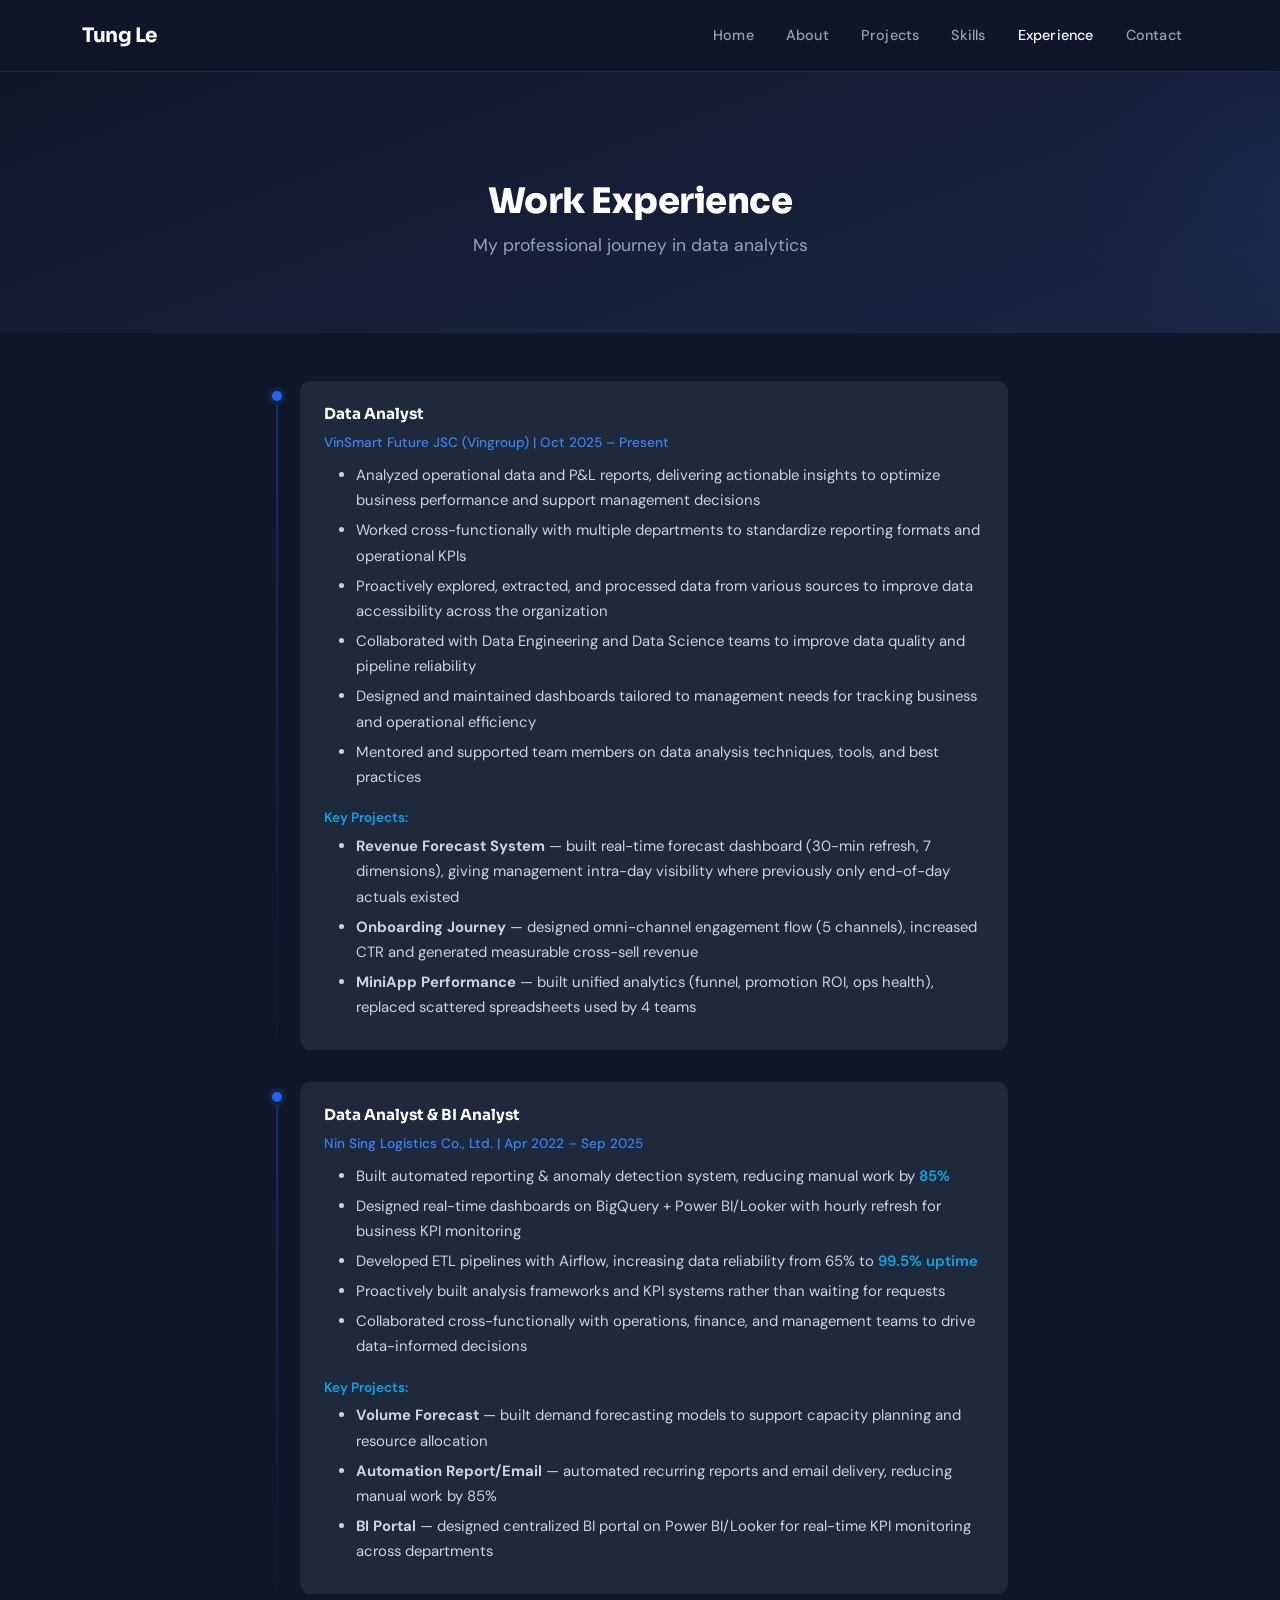
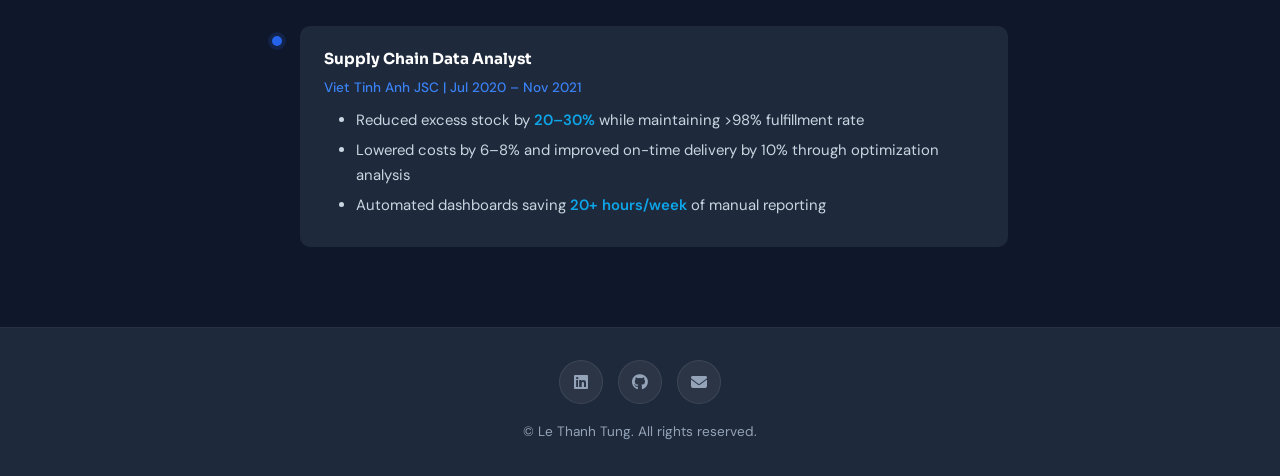
==== experience.html @ 67d27dd8 "Add files via upload" ====
<!DOCTYPE html>
<html lang="en">
<head>
    <meta charset="UTF-8">
    <meta name="viewport" content="width=device-width, initial-scale=1.0">
    <title>Experience | Le Thanh Tung</title>
    <link href="https://cdn.jsdelivr.net/npm/bootstrap@5.3.0/dist/css/bootstrap.min.css" rel="stylesheet">
    <link rel="stylesheet" href="https://cdnjs.cloudflare.com/ajax/libs/font-awesome/6.4.0/css/all.min.css">
    <link href="https://fonts.googleapis.com/css2?family=DM+Sans:ital,opsz,wght@0,9..40,300;0,9..40,400;0,9..40,500;0,9..40,600;0,9..40,700;0,9..40,800;1,9..40,400&family=Sora:wght@400;500;600;700;800&display=swap" rel="stylesheet">
    <link rel="stylesheet" href="style.css">
</head>
<body>

    <nav class="navbar navbar-expand-lg navbar-dark fixed-top">
        <div class="container">
            <a class="navbar-brand" href="index.html">Tung Le</a>
            <button class="navbar-toggler" type="button" data-bs-toggle="collapse" data-bs-target="#navbarNav">
                <span class="navbar-toggler-icon"></span>
            </button>
            <div class="collapse navbar-collapse" id="navbarNav">
                <ul class="navbar-nav ms-auto">
                    <li class="nav-item"><a class="nav-link" href="index.html">Home</a></li>
                    <li class="nav-item"><a class="nav-link" href="about.html">About</a></li>
                    <li class="nav-item"><a class="nav-link" href="projects.html">Projects</a></li>
                    <li class="nav-item"><a class="nav-link" href="skills.html">Skills</a></li>
                    <li class="nav-item"><a class="nav-link active" href="experience.html">Experience</a></li>
                    <li class="nav-item"><a class="nav-link" href="contact.html">Contact</a></li>
                </ul>
            </div>
        </div>
    </nav>
    <div class="sticky-nav-wrapper"></div>

    <section class="page-header">
        <div class="container">
            <h1>Work Experience</h1>
            <p class="lead">My professional journey in data analytics</p>
        </div>
    </section>

    <section class="py-5">
        <div class="container">
            <div class="row justify-content-center">
                <div class="col-lg-8">
                    <div class="experience-item">
                        <div class="card border-0">
                            <div class="card-body">
                                <h5>Data Analyst</h5>
                                <p class="text-muted mb-2">VinSmart Future JSC (Vingroup) | Oct 2025 &ndash; Present</p>
                                <ul class="mb-0">
                                    <li>Analyzed operational data and P&amp;L reports, delivering actionable insights to optimize business performance and support management decisions</li>
                                    <li>Worked cross-functionally with multiple departments to standardize reporting formats and operational KPIs</li>
                                    <li>Proactively explored, extracted, and processed data from various sources to improve data accessibility across the organization</li>
                                    <li>Collaborated with Data Engineering and Data Science teams to improve data quality and pipeline reliability</li>
                                    <li>Designed and maintained dashboards tailored to management needs for tracking business and operational efficiency</li>
                                    <li>Mentored and supported team members on data analysis techniques, tools, and best practices</li>
                                </ul>
                                <p class="mt-3 mb-1" style="font-size:.85rem;color:var(--accent);font-weight:600;">Key Projects:</p>
                                <ul class="mb-0">
                                    <li><strong>Revenue Forecast System</strong> &mdash; built real-time forecast dashboard (30-min refresh, 7 dimensions), giving management intra-day visibility where previously only end-of-day actuals existed</li>
                                    <li><strong>Onboarding Journey</strong> &mdash; designed omni-channel engagement flow (5 channels), increased CTR and generated measurable cross-sell revenue</li>
                                    <li><strong>MiniApp Performance</strong> &mdash; built unified analytics (funnel, promotion ROI, ops health), replaced scattered spreadsheets used by 4 teams</li>
                                </ul>
                            </div>
                        </div>
                    </div>
                    <div class="experience-item">
                        <div class="card border-0">
                            <div class="card-body">
                                <h5>Data Analyst &amp; BI Analyst</h5>
                                <p class="text-muted mb-2">Nin Sing Logistics Co., Ltd. | Apr 2022 &ndash; Sep 2025</p>
                                <ul class="mb-0">
                                    <li>Built automated reporting &amp; anomaly detection system, reducing manual work by <strong class="highlight">85%</strong></li>
                                    <li>Designed real-time dashboards on BigQuery + Power BI/Looker with hourly refresh for business KPI monitoring</li>
                                    <li>Developed ETL pipelines with Airflow, increasing data reliability from 65% to <strong class="highlight">99.5% uptime</strong></li>
                                    <li>Proactively built analysis frameworks and KPI systems rather than waiting for requests</li>
                                    <li>Collaborated cross-functionally with operations, finance, and management teams to drive data-informed decisions</li>
                                </ul>
                                <p class="mt-3 mb-1" style="font-size:.85rem;color:var(--accent);font-weight:600;">Key Projects:</p>
                                <ul class="mb-0">
                                    <li><strong>Volume Forecast</strong> &mdash; built demand forecasting models to support capacity planning and resource allocation</li>
                                    <li><strong>Automation Report/Email</strong> &mdash; automated recurring reports and email delivery, reducing manual work by 85%</li>
                                    <li><strong>BI Portal</strong> &mdash; designed centralized BI portal on Power BI/Looker for real-time KPI monitoring across departments</li>
                                </ul>
                            </div>
                        </div>
                    </div>
                    <div class="experience-item">
                        <div class="card border-0">
                            <div class="card-body">
                                <h5>Supply Chain Data Analyst</h5>
                                <p class="text-muted mb-2">Viet Tinh Anh JSC | Jul 2020 &ndash; Nov 2021</p>
                                <ul class="mb-0">
                                    <li>Reduced excess stock by <strong class="highlight">20&ndash;30%</strong> while maintaining &gt;98% fulfillment rate</li>
                                    <li>Lowered costs by 6&ndash;8% and improved on-time delivery by 10% through optimization analysis</li>
                                    <li>Automated dashboards saving <strong class="highlight">20+ hours/week</strong> of manual reporting</li>
                                </ul>
                            </div>
                        </div>
                    </div>
                </div>
            </div>
        </div>
    </section>

    <footer class="text-center">
        <div class="container">
            <div class="mb-3">
                <a href="https://www.linkedin.com/in/tunglt-da" class="social-link" target="_blank"><i class="fab fa-linkedin"></i></a>
                <a href="https://github.com/tunglt-da" class="social-link" target="_blank"><i class="fab fa-github"></i></a>
                <a href="mailto:tunglt.da@gmail.com" class="social-link"><i class="fas fa-envelope"></i></a>
            </div>
            <p class="mb-0" style="font-size:0.85rem;">&copy; Le Thanh Tung. All rights reserved.</p>
        </div>
    </footer>

    <a href="#" id="back-to-top" class="shadow"><i class="fas fa-arrow-up"></i></a>

    <script src="https://cdn.jsdelivr.net/npm/bootstrap@5.3.0/dist/js/bootstrap.bundle.min.js"></script>
    <script src="main.js"></script>
</body>
</html>
---- style.css ----
/* ═══════════════════════════════════════════════════
   TUNG LT — Data Analyst Portfolio
   Clean, Professional, Editorial Design
   ═══════════════════════════════════════════════════ */

:root {
    --primary: #2563eb;
    --primary-dark: #1d4ed8;
    --primary-light: #3b82f6;
    --accent: #0ea5e9;
    --accent-soft: rgba(14, 165, 233, 0.12);
    --dark: #0f172a;
    --dark-card: #1e293b;
    --dark-surface: #334155;
    --dark-border: #475569;
    --light-text: #f1f5f9;
    --muted-text: #94a3b8;
    --body-text: #cbd5e1;
    --white: #ffffff;
    --success: #10b981;
    --warning: #f59e0b;
    --radius: 10px;
    --shadow: 0 4px 24px rgba(0,0,0,0.2);
    --shadow-lg: 0 12px 40px rgba(0,0,0,0.3);
}

* { box-sizing: border-box; }

body {
    font-family: 'DM Sans', sans-serif;
    line-height: 1.75;
    color: var(--body-text);
    background-color: var(--dark);
    overflow-x: hidden;
    font-size: 1rem;
    -webkit-font-smoothing: antialiased;
}

h1, h2, h3, h4, h5, h6 {
    font-family: 'Sora', sans-serif;
    color: var(--light-text);
}

a { color: var(--accent); transition: color 0.2s; }
a:hover { color: var(--primary-light); }

/* ─── NAVBAR ─── */
.navbar {
    transition: all 0.3s ease;
    background: rgba(15, 23, 42, 0.9);
    backdrop-filter: blur(16px);
    border-bottom: 1px solid rgba(71, 85, 105, 0.3);
    padding: 0.8rem 0;
}
.navbar-brand {
    font-family: 'Sora', sans-serif;
    font-weight: 700;
    letter-spacing: -0.5px;
    color: var(--white) !important;
    font-size: 1.25rem;
}
.navbar-scrolled {
    box-shadow: 0 4px 20px rgba(0,0,0,0.25);
}
.nav-link {
    color: var(--muted-text) !important;
    font-weight: 500;
    font-size: 0.9rem;
    letter-spacing: 0.2px;
    transition: color 0.2s;
    padding: 0.5rem 1rem !important;
}
.nav-link:hover, .nav-link.active {
    color: var(--white) !important;
}
.sticky-nav-wrapper { height: 68px; }

/* ─── HERO ─── */
.hero {
    background: linear-gradient(160deg, var(--dark) 0%, #1a2744 50%, var(--dark) 100%);
    color: white;
    padding: 7rem 0 5rem;
    position: relative;
    overflow: hidden;
}
.hero::before {
    content: '';
    position: absolute;
    top: -40%; right: -20%;
    width: 600px; height: 600px;
    background: radial-gradient(circle, rgba(37, 99, 235, 0.08) 0%, transparent 70%);
    border-radius: 50%;
}
.hero::after {
    content: '';
    position: absolute;
    bottom: -30%; left: -10%;
    width: 500px; height: 500px;
    background: radial-gradient(circle, rgba(14, 165, 233, 0.06) 0%, transparent 70%);
    border-radius: 50%;
}
.hero .container { position: relative; z-index: 2; }

.hero-tag {
    font-size: 0.8rem;
    font-weight: 600;
    color: var(--accent);
    letter-spacing: 2px;
    text-transform: uppercase;
    margin-bottom: 1rem;
    display: inline-block;
    background: var(--accent-soft);
    padding: 0.4rem 1.2rem;
    border-radius: 20px;
}
.hero h1 {
    font-weight: 800;
    font-size: 3rem;
    letter-spacing: -1px;
    margin-bottom: 0.5rem;
    line-height: 1.15;
}
.hero .lead {
    font-weight: 400;
    font-size: 1.3rem;
    color: var(--muted-text);
    max-width: 560px;
    margin: 0 auto;
}

/* ─── SOCIAL LINKS ─── */
.social-link {
    display: inline-flex;
    align-items: center;
    justify-content: center;
    width: 44px; height: 44px;
    border-radius: 50%;
    background: rgba(255,255,255,0.06);
    color: var(--muted-text);
    margin: 0 0.35rem;
    font-size: 1rem;
    transition: all 0.25s;
    border: 1px solid rgba(255,255,255,0.08);
    text-decoration: none;
}
.social-link:hover {
    background: var(--primary);
    color: var(--white);
    transform: translateY(-2px);
    box-shadow: 0 6px 20px rgba(37,99,235,0.3);
    border-color: var(--primary);
}

/* ─── BUTTONS ─── */
.btn-hero {
    font-weight: 600;
    font-size: 0.9rem;
    padding: 0.75rem 2rem;
    border-radius: 8px;
    background: var(--primary);
    color: white;
    border: none;
    transition: all 0.25s;
    text-decoration: none;
    display: inline-block;
}
.btn-hero:hover {
    background: var(--primary-dark);
    transform: translateY(-2px);
    box-shadow: 0 8px 24px rgba(37,99,235,0.35);
    color: white;
}

.btn-primary-custom {
    font-weight: 600;
    font-size: 0.85rem;
    padding: 0.6rem 1.5rem;
    border-radius: 8px;
    background: var(--primary);
    color: white;
    border: none;
    transition: all 0.25s;
    text-decoration: none;
    display: inline-block;
}
.btn-primary-custom:hover {
    background: var(--primary-dark);
    transform: translateY(-1px);
    box-shadow: 0 6px 16px rgba(37,99,235,0.3);
    color: white;
}

.btn-outline-custom {
    font-weight: 600;
    font-size: 0.85rem;
    padding: 0.6rem 1.5rem;
    border-radius: 8px;
    border: 1px solid var(--dark-border);
    color: var(--light-text);
    background: transparent;
    transition: all 0.25s;
    text-decoration: none;
    display: inline-block;
}
.btn-outline-custom:hover {
    background: rgba(255,255,255,0.06);
    border-color: var(--muted-text);
    color: var(--white);
    transform: translateY(-1px);
}

.btn-card {
    font-weight: 600;
    font-size: 0.8rem;
    padding: 0.5rem 1.2rem;
    border-radius: 6px;
    background: var(--primary);
    color: white;
    border: none;
    transition: all 0.25s;
    cursor: pointer;
    text-decoration: none;
    display: inline-block;
}
.btn-card:hover {
    background: var(--primary-dark);
    box-shadow: 0 4px 12px rgba(37,99,235,0.3);
    transform: translateY(-1px);
    color: white;
}

/* ─── SECTION TITLES ─── */
.section-title {
    font-weight: 700;
    font-size: 1.65rem;
    letter-spacing: -0.5px;
    position: relative;
    margin-bottom: 2.5rem;
    color: var(--white);
    padding-bottom: 1rem;
}
.section-title::after {
    content: '';
    position: absolute;
    left: 50%; bottom: 0;
    transform: translateX(-50%);
    width: 40px; height: 3px;
    background: var(--primary);
    border-radius: 2px;
}

section.bg-dark-alt { background: var(--dark-card); }

/* ─── PAGE HEADER ─── */
.page-header {
    background: linear-gradient(160deg, var(--dark) 0%, #1a2744 100%);
    padding: 7rem 0 3.5rem;
    position: relative;
    overflow: hidden;
    text-align: center;
}
.page-header::before {
    content: '';
    position: absolute;
    top: -30%; right: -15%;
    width: 400px; height: 400px;
    background: radial-gradient(circle, rgba(37, 99, 235, 0.07) 0%, transparent 70%);
    border-radius: 50%;
}
.page-header .container { position: relative; z-index: 2; }
.page-header h1 {
    font-weight: 800;
    font-size: 2.2rem;
    letter-spacing: -0.5px;
    color: white;
    margin-bottom: 0.5rem;
}
.page-header .lead {
    font-weight: 400;
    font-size: 1.1rem;
    color: var(--muted-text);
}

/* ─── ABOUT ─── */
.about-section p { font-size: 1.05rem; font-weight: 400; line-height: 1.8; }
.about-section strong { color: var(--accent); font-weight: 600; }
.about-check { color: var(--body-text); font-size: 0.95rem; margin-bottom: 0.5rem; }
.about-check i { margin-right: 0.5rem; color: var(--primary-light); }

/* ─── PROJECT CARDS ─── */
.project-card {
    background: var(--dark-card);
    border: 1px solid rgba(71,85,105,0.3);
    border-radius: var(--radius);
    overflow: hidden;
    transition: all 0.3s;
}
.project-card:hover {
    transform: translateY(-6px);
    box-shadow: var(--shadow-lg);
    border-color: rgba(37,99,235,0.3);
}
.project-img {
    height: 200px;
    object-fit: cover;
    filter: brightness(0.75);
    transition: filter 0.3s;
}
.project-card:hover .project-img { filter: brightness(0.9); }
.card-body { padding: 1.5rem; }
.card-title {
    font-family: 'Sora', sans-serif;
    font-size: 1rem;
    font-weight: 700;
    color: var(--white);
    margin-bottom: 0.75rem;
}
.card-text { color: var(--muted-text); font-size: 0.92rem; line-height: 1.65; }

.skill-badge {
    background: rgba(37,99,235,0.1);
    color: var(--accent);
    margin: 0.15rem;
    padding: 0.3rem 0.65rem;
    border-radius: 4px;
    font-size: 0.75rem;
    font-weight: 500;
    border: 1px solid rgba(37,99,235,0.15);
    display: inline-block;
}

/* ─── SKILLS ─── */
.skill-category {
    padding: 2rem;
    border-radius: var(--radius);
    background: var(--dark-card);
    border: 1px solid rgba(71,85,105,0.3);
    transition: all 0.3s;
}
.skill-category:hover {
    transform: translateY(-4px);
    border-color: rgba(37,99,235,0.3);
    box-shadow: var(--shadow);
}
.skill-icon {
    font-size: 2rem;
    margin-bottom: 1rem;
    color: var(--primary-light);
}
.skill-category h4 {
    font-family: 'Sora', sans-serif;
    font-size: 0.95rem;
    font-weight: 700;
    color: var(--white);
}
.skill-category p { color: var(--muted-text); font-size: 0.9rem; }
.progress {
    height: 5px;
    border-radius: 3px;
    background: rgba(255,255,255,0.06);
    margin-bottom: 1.2rem;
}
.progress-bar {
    background: linear-gradient(90deg, var(--primary), var(--accent));
    border-radius: 3px;
}

/* ─── EXPERIENCE ─── */
.experience-item { position: relative; padding-left: 28px; margin-bottom: 2rem; }
.experience-item::before {
    content: '';
    position: absolute;
    left: 0; top: 10px;
    width: 10px; height: 10px;
    border-radius: 50%;
    background: var(--primary);
    box-shadow: 0 0 0 4px rgba(37,99,235,0.15);
}
.experience-item::after {
    content: '';
    position: absolute;
    left: 4px; top: 24px;
    width: 2px;
    height: calc(100% + 8px);
    background: linear-gradient(to bottom, var(--primary), transparent);
    opacity: 0.3;
}
.experience-item:last-child::after { display: none; }
.experience-item .card {
    background: var(--dark-card);
    border: 1px solid rgba(71,85,105,0.3);
    border-radius: var(--radius);
}
.experience-item h5 {
    font-family: 'Sora', sans-serif;
    font-size: 0.95rem;
    color: var(--white);
    font-weight: 700;
}
.experience-item .text-muted {
    color: var(--primary-light) !important;
    font-size: 0.85rem;
    font-weight: 500;
}
.experience-item li {
    color: var(--body-text);
    font-size: 0.93rem;
    line-height: 1.7;
    margin-bottom: 0.3rem;
}

/* ─── CONTACT ─── */
.contact-form .form-control {
    background: var(--dark-card);
    border: 1px solid rgba(71,85,105,0.4);
    border-radius: 8px;
    padding: 0.8rem 1rem;
    color: var(--light-text);
    font-family: 'DM Sans', sans-serif;
    font-size: 0.95rem;
}
.contact-form .form-control::placeholder { color: var(--muted-text); }
.contact-form .form-control:focus {
    border-color: var(--primary);
    box-shadow: 0 0 0 3px rgba(37,99,235,0.15);
    background: var(--dark-card);
    color: var(--light-text);
}
.contact-card {
    background: var(--dark-card);
    border: 1px solid rgba(71,85,105,0.3);
    border-radius: var(--radius);
    transition: all 0.25s;
}
.contact-card:hover {
    border-color: rgba(37,99,235,0.3);
    transform: translateY(-2px);
}
.contact-card i { color: var(--primary-light); }
.contact-card h5 {
    font-family: 'Sora', sans-serif;
    font-size: 0.8rem;
    color: var(--white);
    font-weight: 600;
    letter-spacing: 0.5px;
    text-transform: uppercase;
}
.contact-card p { color: var(--muted-text); }

/* ─── FOOTER ─── */
footer {
    background: var(--dark-card);
    border-top: 1px solid rgba(71,85,105,0.2);
    color: var(--muted-text);
    padding: 2rem 0;
}

/* ─── BACK TO TOP ─── */
#back-to-top {
    position: fixed;
    bottom: 30px; right: 30px;
    width: 42px; height: 42px;
    border-radius: 50%;
    background: var(--primary);
    color: white;
    display: flex;
    align-items: center;
    justify-content: center;
    font-size: 0.9rem;
    opacity: 0; visibility: hidden;
    transition: all 0.3s;
    z-index: 1000;
    border: none;
    text-decoration: none;
    box-shadow: 0 4px 12px rgba(37,99,235,0.3);
}
#back-to-top.show { opacity: 1; visibility: visible; }
#back-to-top:hover { background: var(--primary-dark); color: white; transform: translateY(-2px); }

/* ─── MODALS ─── */
.modal-content {
    background: var(--dark-card);
    border: 1px solid rgba(71,85,105,0.3);
    border-radius: 12px;
    color: var(--body-text);
}
.modal-header { border-bottom: 1px solid rgba(71,85,105,0.3); }
.modal-title {
    font-family: 'Sora', sans-serif;
    font-size: 1.05rem;
    font-weight: 700;
    color: var(--white);
}
.modal-body h5 {
    font-family: 'Sora', sans-serif;
    font-size: 0.9rem;
    color: var(--primary-light);
    font-weight: 700;
    margin-bottom: 0.5rem;
}
.modal-body p, .modal-body li { color: var(--body-text); font-size: 0.93rem; line-height: 1.7; }
.btn-close { filter: invert(1); }

.img-fluid { border-radius: var(--radius); border: 1px solid rgba(71,85,105,0.3); }

.alert { opacity: 1; transition: opacity 0.5s ease-in-out; }

/* ─── HIGHLIGHT ─── */
.highlight { color: var(--accent); font-weight: 600; }

/* ─── RESPONSIVE ─── */
@media (max-width: 768px) {
    .hero h1 { font-size: 2rem; }
    .hero { padding: 5.5rem 0 3.5rem; }
    .page-header { padding: 5.5rem 0 2.5rem; }
    .page-header h1 { font-size: 1.7rem; }
    .nav-link { padding: 0.4rem 0.5rem !important; }
}
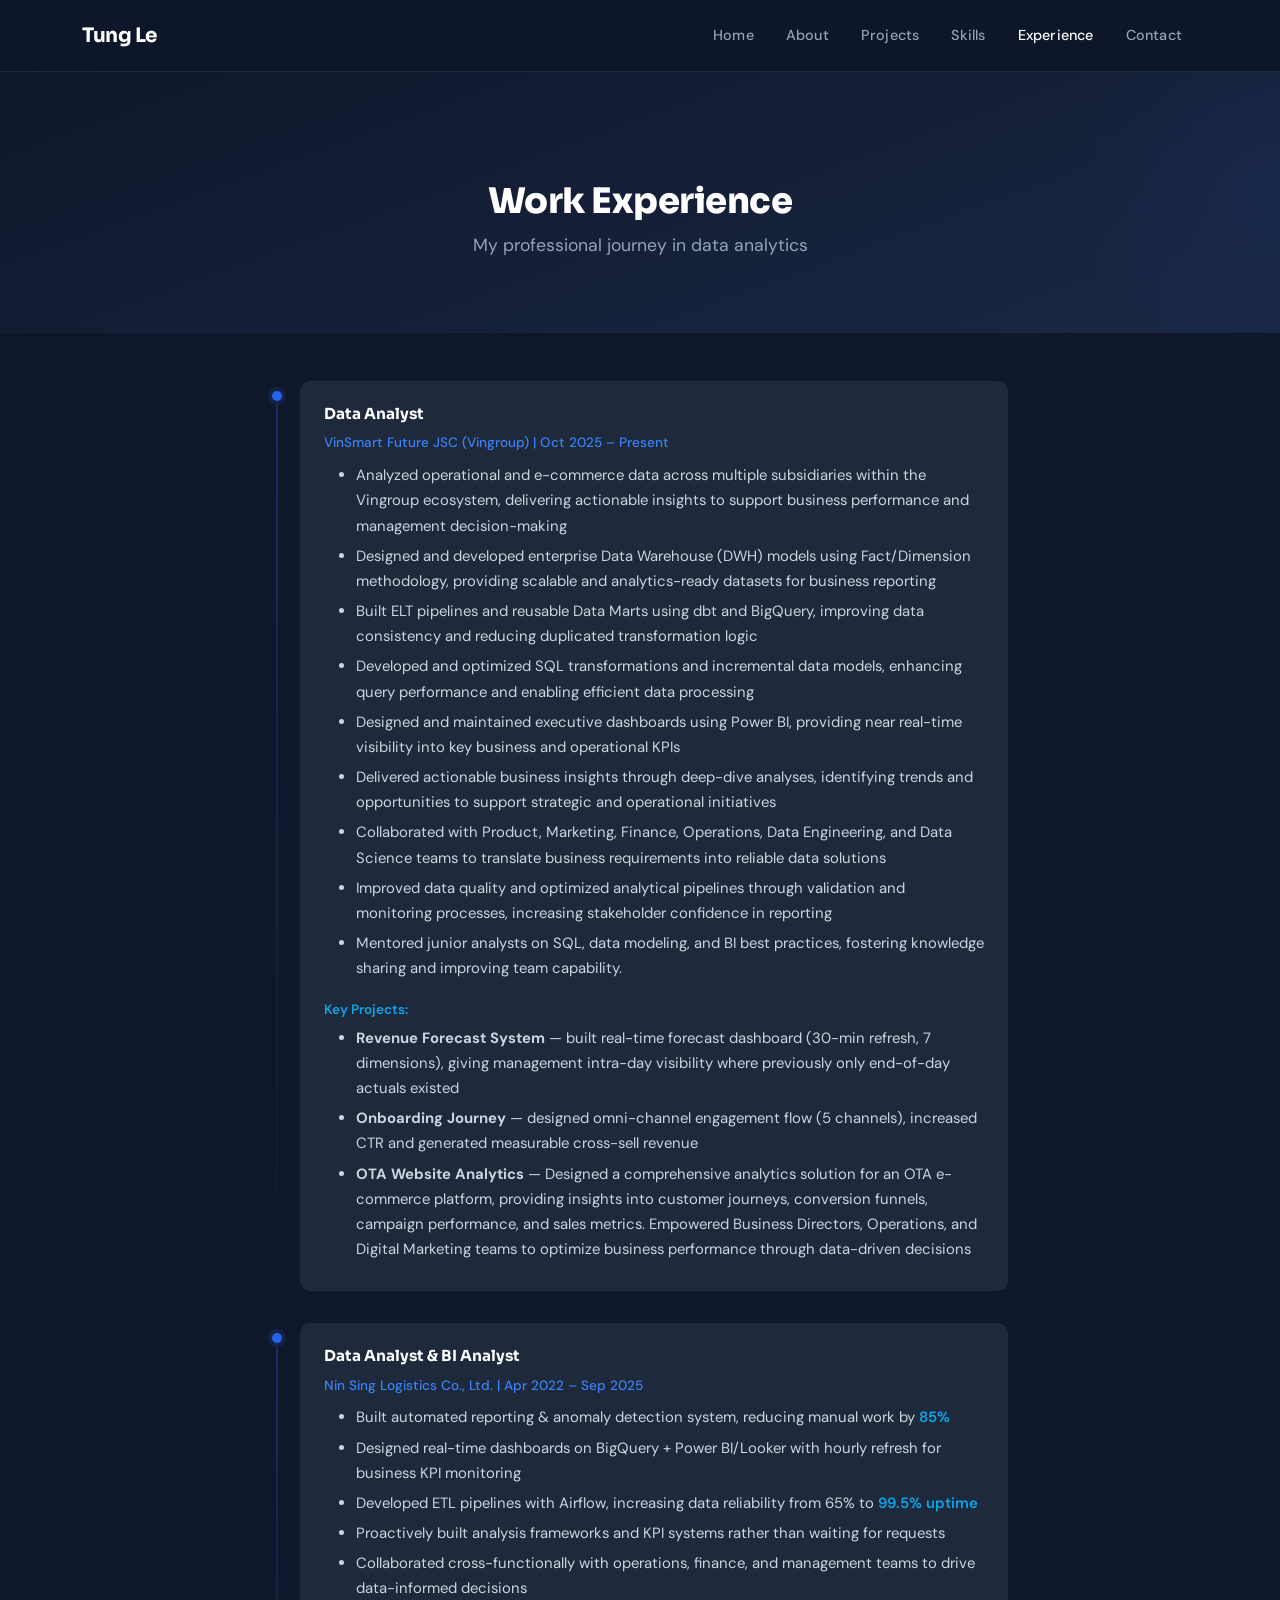
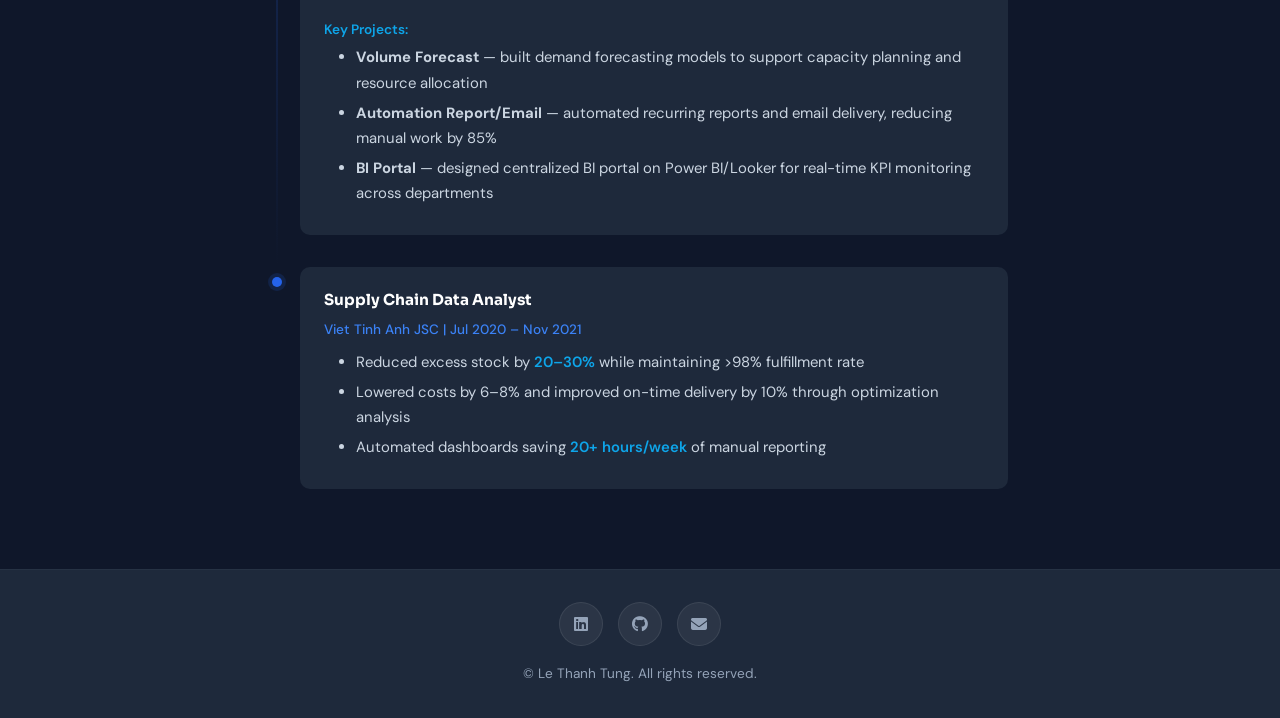
==== commit 96d5a97d: "update CV" ====
--- a/experience.html
+++ b/experience.html
@@ -48,18 +48,21 @@
                                 <h5>Data Analyst</h5>
                                 <p class="text-muted mb-2">VinSmart Future JSC (Vingroup) | Oct 2025 &ndash; Present</p>
                                 <ul class="mb-0">
-                                    <li>Analyzed operational data and P&amp;L reports, delivering actionable insights to optimize business performance and support management decisions</li>
-                                    <li>Worked cross-functionally with multiple departments to standardize reporting formats and operational KPIs</li>
-                                    <li>Proactively explored, extracted, and processed data from various sources to improve data accessibility across the organization</li>
-                                    <li>Collaborated with Data Engineering and Data Science teams to improve data quality and pipeline reliability</li>
-                                    <li>Designed and maintained dashboards tailored to management needs for tracking business and operational efficiency</li>
-                                    <li>Mentored and supported team members on data analysis techniques, tools, and best practices</li>
+                                    <li>Analyzed operational and e-commerce data across multiple subsidiaries within the Vingroup ecosystem, delivering actionable insights to support business performance and management decision-making</li>
+                                    <li>Designed and developed enterprise Data Warehouse (DWH) models using Fact/Dimension methodology, providing scalable and analytics-ready datasets for business reporting</li>
+                                    <li>Built ELT pipelines and reusable Data Marts using dbt and BigQuery, improving data consistency and reducing duplicated transformation logic</li>
+                                    <li>Developed and optimized SQL transformations and incremental data models, enhancing query performance and enabling efficient data processing</li>
+                                    <li>Designed and maintained executive dashboards using Power BI, providing near real-time visibility into key business and operational KPIs</li>
+                                    <li>Delivered actionable business insights through deep-dive analyses, identifying trends and opportunities to support strategic and operational initiatives</li>
+                                    <li>Collaborated with Product, Marketing, Finance, Operations, Data Engineering, and Data Science teams to translate business requirements into reliable data solutions</li>
+                                    <li>Improved data quality and optimized analytical pipelines through validation and monitoring processes, increasing stakeholder confidence in reporting</li>
+                                    <li>Mentored junior analysts on SQL, data modeling, and BI best practices, fostering knowledge sharing and improving team capability.</li>
                                 </ul>
                                 <p class="mt-3 mb-1" style="font-size:.85rem;color:var(--accent);font-weight:600;">Key Projects:</p>
                                 <ul class="mb-0">
                                     <li><strong>Revenue Forecast System</strong> &mdash; built real-time forecast dashboard (30-min refresh, 7 dimensions), giving management intra-day visibility where previously only end-of-day actuals existed</li>
                                     <li><strong>Onboarding Journey</strong> &mdash; designed omni-channel engagement flow (5 channels), increased CTR and generated measurable cross-sell revenue</li>
-                                    <li><strong>MiniApp Performance</strong> &mdash; built unified analytics (funnel, promotion ROI, ops health), replaced scattered spreadsheets used by 4 teams</li>
+                                    <li><strong>OTA Website Analytics</strong> &mdash; Designed a comprehensive analytics solution for an OTA e-commerce platform, providing insights into customer journeys, conversion funnels, campaign performance, and sales metrics. Empowered Business Directors, Operations, and Digital Marketing teams to optimize business performance through data-driven decisions</li>
                                 </ul>
                             </div>
                         </div>
